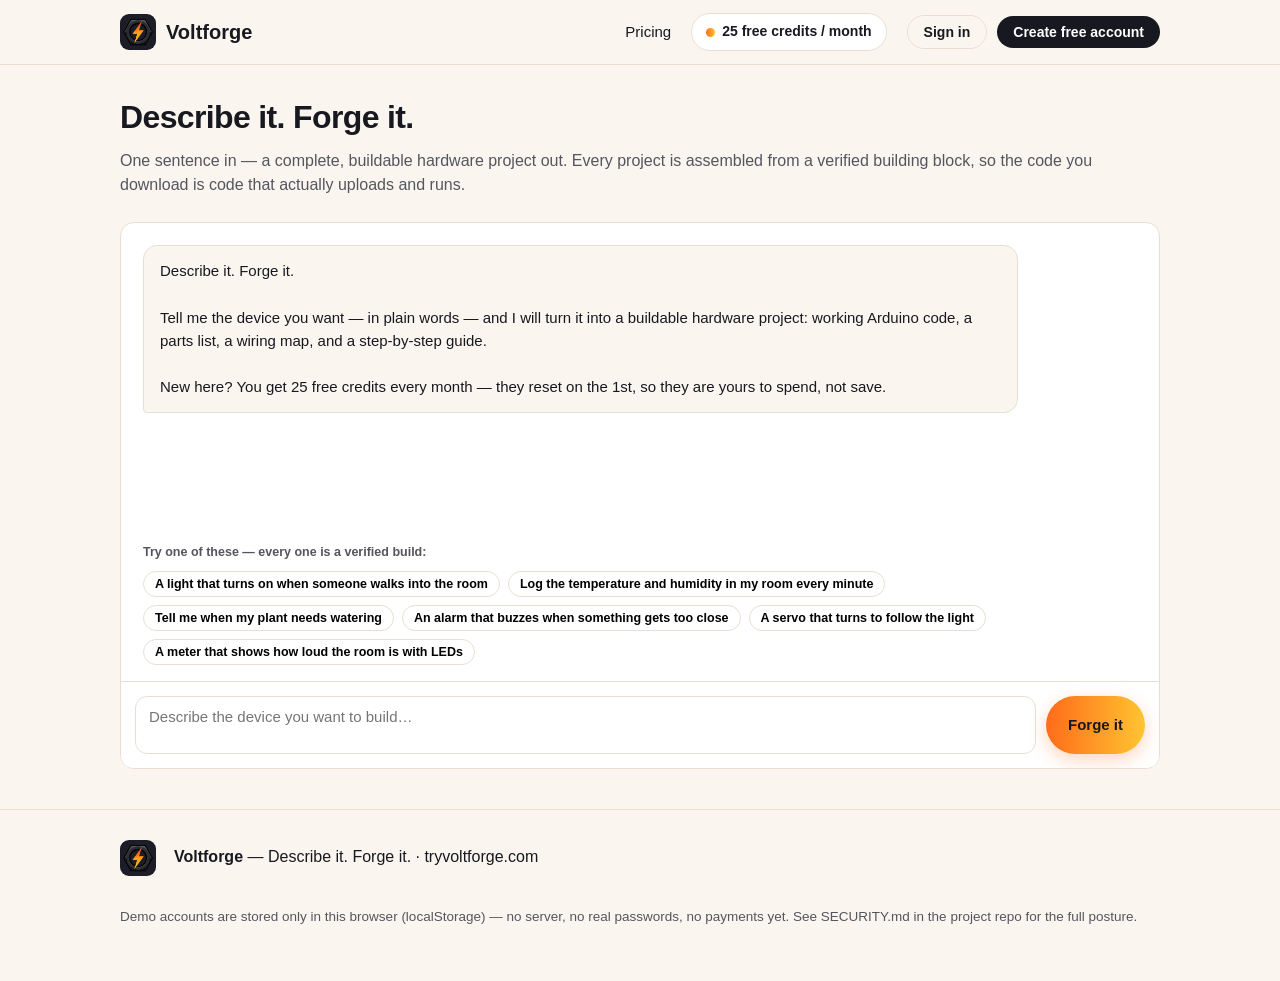
==== builder.html @ 74507003 "Voltforge v1 — frozen, finished-feeling core Landing (one promise + real sample project + pricing), " ====
<!DOCTYPE html>
<html lang="en">
<head>
<meta charset="utf-8">
<meta name="viewport" content="width=device-width, initial-scale=1">
<meta http-equiv="Content-Security-Policy" content="default-src 'self'; script-src 'self'; style-src 'self' https://fonts.googleapis.com; font-src 'self' https://fonts.gstatic.com; img-src 'self' data:; connect-src 'none'; object-src 'none'; base-uri 'self'; form-action 'self'">
<meta name="referrer" content="strict-origin-when-cross-origin">
<meta name="description" content="Voltforge builder — describe a device in plain words, get a buildable Arduino project: sketch, parts list, wiring map, and build guide.">
<title>Builder — Voltforge · Describe it. Forge it.</title>
<link rel="icon" type="image/png" href="favicon.png">
<link rel="preconnect" href="https://fonts.googleapis.com">
<link rel="preconnect" href="https://fonts.gstatic.com" crossorigin>
<link href="https://fonts.googleapis.com/css2?family=Inter:wght@400;500;600;700&family=Space+Grotesk:wght@500;700&display=swap" rel="stylesheet">
<link rel="stylesheet" href="css/styles.css">
</head>
<body>

<header class="site-header">
  <div class="wrap">
    <a class="brand-link" href="index.html">
      <img class="logo-icon" src="assets/icon-256.png" alt="Voltforge logo">
      <span class="brand-name">Voltforge</span>
    </a>
    <nav class="main-nav">
      <a href="index.html#pricing">Pricing</a>
      <span class="credit-pill" id="credit-pill"></span>
      <span class="account-bar" id="account-bar"></span>
    </nav>
  </div>
</header>

<main class="wrap">
  <div class="builder-head">
    <h1>Describe it. <span style="color:#FF6B1A">Forge it.</span></h1>
    <p>One sentence in — a complete, buildable hardware project out. Every project is assembled from a verified building block, so the code you download is code that actually uploads and runs.</p>
  </div>

  <div class="chat-shell">
    <div class="chat-log" id="chat-log"></div>
    <div class="examples" id="examples"></div>
    <form class="chat-form" id="chat-form">
      <textarea id="prompt-input" maxlength="300" placeholder="Describe the device you want to build…" aria-label="Describe the device you want to build"></textarea>
      <button class="btn btn-primary" type="submit">Forge it</button>
    </form>
  </div>
</main>

<footer class="site-footer">
  <div class="wrap">
    <img class="logo-icon" src="assets/icon-256.png" alt="">
    <span><strong>Voltforge</strong> — Describe it. Forge it. · tryvoltforge.com</span>
    <p class="small">Demo accounts are stored only in this browser (localStorage) — no server, no real passwords, no payments yet. See SECURITY.md in the project repo for the full posture.</p>
  </div>
</footer>

<!-- auth modal -->
<div class="modal-backdrop" id="auth-modal" role="dialog" aria-modal="true" aria-labelledby="auth-title">
  <div class="modal">
    <h2 id="auth-title">Create your free account</h2>
    <p class="sub">25 credits every month. They reset on the 1st — an allowance, not a bucket that runs dry.</p>
    <div class="demo-note">Demo account: stored only in this browser. Please don't reuse a password from anywhere real.</div>
    <form id="auth-form">
      <div class="field" id="auth-name-field">
        <label for="auth-name">Your name</label>
        <input class="text-input" id="auth-name" type="text" maxlength="40" autocomplete="name">
      </div>
      <div class="field">
        <label for="auth-email">Email</label>
        <input class="text-input" id="auth-email" type="email" maxlength="120" autocomplete="email" required>
      </div>
      <div class="field">
        <label for="auth-password">Password</label>
        <input class="text-input" id="auth-password" type="password" maxlength="128" autocomplete="current-password" required>
      </div>
      <div class="error" id="auth-error"></div>
      <button class="btn btn-primary" id="auth-submit" type="submit" style="width:100%">Create account — 25 free credits</button>
    </form>
    <p class="switch"><button id="auth-switch" type="button">Sign in instead</button></p>
    <button class="btn btn-ghost btn-small" id="auth-close" type="button">Close</button>
  </div>
</div>

<!-- upgrade modal -->
<div class="modal-backdrop" id="upgrade-modal" role="dialog" aria-modal="true" aria-labelledby="upgrade-title">
  <div class="modal wide">
    <h2 id="upgrade-title">Bigger forge, bigger pool</h2>
    <p class="sub">Paid plans are subscriptions with a monthly credit pool that resets on the 1st — the same model as Free, just bigger. Generation is 5 credits; each export is 1.</p>
    <div class="plans" id="upgrade-plans"></div>
    <p class="error" id="upgrade-note" style="color:#55555f"></p>
    <button class="btn btn-ghost btn-small" id="upgrade-close" type="button">Close</button>
  </div>
</div>

<script src="js/util.js"></script>
<script src="js/blocks.js"></script>
<script src="js/engine.js"></script>
<script src="js/account.js"></script>
<script src="js/app.js"></script>
</body>
</html>
---- css/styles.css ----
/* Voltforge — brand stylesheet.
   Palette (brand kit): Forge Ink #181820 · Spark Orange #FF6B1A ·
   Volt Yellow #FFC531 · Forge Paper #FAF6EF · Card white #FFFFFF.
   Display: Space Grotesk. Body: Inter. */

:root {
  --ink: #181820;
  --ink-soft: #55555f;
  --spark: #FF6B1A;
  --volt: #FFC531;
  --paper: #FAF6EF;
  --card: #FFFFFF;
  --line: #e7e0d2;
  --grad: linear-gradient(92deg, #FF6B1A 0%, #FFC531 100%);
  --radius: 14px;
  --display: 'Space Grotesk', 'Helvetica Neue', Arial, sans-serif;
  --body: 'Inter', -apple-system, 'Segoe UI', Roboto, sans-serif;
  --mono: ui-monospace, 'SF Mono', Menlo, Consolas, monospace;
}

* { box-sizing: border-box; }

html { scroll-behavior: smooth; }

body {
  margin: 0;
  font-family: var(--body);
  color: var(--ink);
  background: var(--paper);
  line-height: 1.55;
  -webkit-font-smoothing: antialiased;
}

h1, h2, h3, .display { font-family: var(--display); letter-spacing: -0.02em; }

a { color: var(--ink); }

.wrap { max-width: 1080px; margin: 0 auto; padding: 0 20px; }

/* ---------- header ---------- */
.site-header {
  position: sticky; top: 0; z-index: 40;
  background: rgba(250, 246, 239, 0.92);
  backdrop-filter: blur(8px);
  border-bottom: 1px solid var(--line);
}
.site-header .wrap {
  display: flex; align-items: center; gap: 22px; min-height: 64px;
}
.logo-lockup { height: 38px; width: auto; display: block; }
.logo-icon { height: 36px; width: 36px; border-radius: 9px; display: block; }
.brand-link { display: flex; align-items: center; gap: 10px; text-decoration: none; }
.brand-name { font-family: var(--display); font-weight: 700; font-size: 20px; }
.main-nav { display: flex; gap: 20px; margin-left: auto; align-items: center; }
.main-nav a { text-decoration: none; font-weight: 500; font-size: 15px; }
.main-nav a:hover { color: var(--spark); }

/* ---------- buttons ---------- */
.btn {
  display: inline-block; border: none; cursor: pointer; text-decoration: none;
  font-family: var(--body); font-weight: 600; font-size: 15px;
  padding: 12px 22px; border-radius: 999px; color: var(--ink);
  background: var(--card); border: 1px solid var(--line);
}
.btn-primary { background: var(--grad); border: none; color: var(--ink); box-shadow: 0 6px 18px rgba(255, 107, 26, 0.28); }
.btn-primary:hover { filter: brightness(1.05); }
.btn-dark { background: var(--ink); color: #fff; border: none; }
.btn-small { padding: 8px 16px; font-size: 14px; }
.btn[disabled] { opacity: 0.55; cursor: not-allowed; box-shadow: none; }
.btn-ghost { background: transparent; border: 1px solid var(--line); }

/* ---------- hero ---------- */
.hero { padding: 64px 0 30px; }
.hero-grid { display: grid; grid-template-columns: 1fr 1fr; gap: 44px; align-items: center; }
.hero h1 { font-size: 56px; line-height: 1.02; margin: 0 0 18px; }
.hero h1 .grad-text {
  background: var(--grad); -webkit-background-clip: text; background-clip: text; color: transparent;
}
.hero .promise { font-size: 19px; color: var(--ink-soft); margin: 0 0 28px; max-width: 46ch; }
.hero .cta-row { display: flex; gap: 14px; align-items: center; flex-wrap: wrap; }
.hero .fineprint { font-size: 13.5px; color: var(--ink-soft); margin-top: 14px; }

/* demo moment card */
.demo-card {
  background: var(--card); border: 1px solid var(--line); border-radius: var(--radius);
  padding: 20px; box-shadow: 0 18px 44px rgba(24, 24, 32, 0.10);
}
.demo-label { font-size: 12px; font-weight: 700; letter-spacing: 0.09em; text-transform: uppercase; color: var(--ink-soft); margin-bottom: 10px; }
.prompt-bubble {
  background: var(--paper); border: 1px solid var(--line); border-radius: 12px;
  padding: 12px 14px; font-size: 15.5px;
}
.demo-arrow { text-align: center; font-size: 22px; margin: 10px 0; color: var(--spark); font-weight: 700; }
.demo-result h3 { margin: 0 0 6px; font-size: 20px; }
.demo-result .sub { color: var(--ink-soft); font-size: 14.5px; margin: 0 0 12px; }
.demo-result pre {
  background: var(--ink); color: #f5f1e8; border-radius: 10px; padding: 14px;
  font-family: var(--mono); font-size: 12px; line-height: 1.5; overflow-x: auto; margin: 0 0 12px;
  max-height: 240px; overflow-y: auto;
}
.chip-row { display: flex; gap: 8px; flex-wrap: wrap; }
.chip {
  font-size: 12.5px; font-weight: 600; background: var(--paper); border: 1px solid var(--line);
  border-radius: 999px; padding: 5px 11px;
}
.chip.hot { background: var(--grad); border: none; }

/* ---------- sections ---------- */
section.block { padding: 46px 0; }
section.block h2 { font-size: 32px; margin: 0 0 8px; }
section.block .lede { color: var(--ink-soft); font-size: 17px; margin: 0 0 26px; max-width: 62ch; }

.showcase {
  background: var(--card); border: 1px solid var(--line); border-radius: var(--radius);
  padding: 26px; display: grid; grid-template-columns: 1fr 1fr; gap: 28px;
}
.showcase h3 { margin-top: 0; font-size: 22px; }
.showcase table { width: 100%; border-collapse: collapse; font-size: 14px; }
.showcase th, .showcase td { text-align: left; padding: 6px 8px; border-bottom: 1px solid var(--line); vertical-align: top; }
.showcase th { font-family: var(--display); font-size: 13px; text-transform: uppercase; letter-spacing: 0.05em; color: var(--ink-soft); }
.showcase pre {
  background: var(--ink); color: #f5f1e8; border-radius: 10px; padding: 14px;
  font-family: var(--mono); font-size: 11.5px; line-height: 1.5; overflow: auto; max-height: 420px; margin: 0;
}

/* ---------- pricing ---------- */
.plans { display: grid; grid-template-columns: repeat(4, 1fr); gap: 16px; }
.plan {
  background: var(--card); border: 1px solid var(--line); border-radius: var(--radius);
  padding: 22px; display: flex; flex-direction: column; gap: 6px;
}
.plan.featured { border: 2px solid var(--spark); }
.plan .pname { font-family: var(--display); font-weight: 700; font-size: 18px; }
.plan .price { font-family: var(--display); font-size: 34px; font-weight: 700; }
.plan .price span { font-size: 15px; color: var(--ink-soft); font-weight: 500; }
.plan .credits { font-weight: 600; }
.plan p { color: var(--ink-soft); font-size: 14px; margin: 2px 0 12px; flex: 1; }
.plan .badge {
  align-self: flex-start; font-size: 11.5px; font-weight: 700; letter-spacing: 0.06em;
  text-transform: uppercase; background: var(--grad); border-radius: 999px; padding: 3px 10px;
}
.pricing-note { color: var(--ink-soft); font-size: 14.5px; margin-top: 18px; }

/* ---------- make it real teaser ---------- */
.teaser {
  background: var(--ink); color: #f5f1e8; border-radius: var(--radius);
  padding: 34px; display: flex; gap: 24px; align-items: center; flex-wrap: wrap;
}
.teaser h2 { color: #fff; margin: 0 0 6px; font-size: 28px; }
.teaser p { margin: 0; color: #c9c9d2; max-width: 58ch; }
.teaser .soon {
  margin-left: auto; font-family: var(--display); font-weight: 700; font-size: 14px;
  border: 1px solid var(--volt); color: var(--volt); border-radius: 999px; padding: 8px 16px;
  text-transform: uppercase; letter-spacing: 0.07em;
}

/* ---------- footer ---------- */
.site-footer { border-top: 1px solid var(--line); padding: 30px 0 40px; margin-top: 30px; }
.site-footer .wrap { display: flex; gap: 18px; align-items: center; flex-wrap: wrap; }
.site-footer .small { color: var(--ink-soft); font-size: 13.5px; width: 100%; }

/* ---------- builder ---------- */
.builder-head { padding: 28px 0 6px; }
.builder-head h1 { font-size: 32px; margin: 0 0 6px; }
.builder-head p { color: var(--ink-soft); margin: 0; }
.credit-pill {
  display: inline-flex; align-items: center; gap: 7px; font-weight: 700; font-size: 14px;
  background: var(--card); border: 1px solid var(--line); border-radius: 999px; padding: 7px 14px;
}
.credit-pill .dot { width: 9px; height: 9px; border-radius: 50%; background: var(--grad); }
.account-bar { display: flex; gap: 10px; align-items: center; margin-left: auto; }
.account-bar .who { font-size: 14px; color: var(--ink-soft); }

.chat-shell {
  background: var(--card); border: 1px solid var(--line); border-radius: var(--radius);
  margin: 18px 0 40px; display: flex; flex-direction: column; overflow: hidden;
}
.chat-log { padding: 22px; display: flex; flex-direction: column; gap: 16px; min-height: 320px; }
.msg { max-width: 88%; padding: 13px 16px; border-radius: 14px; font-size: 15px; white-space: pre-wrap; word-wrap: break-word; }
.msg.user { align-self: flex-end; background: var(--ink); color: #fff; border-bottom-right-radius: 4px; }
.msg.bot { align-self: flex-start; background: var(--paper); border: 1px solid var(--line); border-bottom-left-radius: 4px; }
.msg.bot strong { font-family: var(--display); }

.chat-form { border-top: 1px solid var(--line); padding: 14px; display: flex; gap: 10px; background: #fff; }
.chat-form textarea {
  flex: 1; resize: none; font-family: var(--body); font-size: 15px; padding: 11px 13px;
  border: 1px solid var(--line); border-radius: 12px; min-height: 46px; max-height: 120px;
}
.examples { padding: 0 22px 16px; display: flex; gap: 8px; flex-wrap: wrap; }
.examples .chip { cursor: pointer; background: #fff; }
.examples .chip:hover { border-color: var(--spark); color: var(--spark); }
.examples-label { width: 100%; font-size: 12.5px; color: var(--ink-soft); font-weight: 600; }

/* params + project cards (rendered inside chat) */
.card {
  align-self: stretch; max-width: 100%; background: #fff; border: 1px solid var(--line);
  border-radius: var(--radius); padding: 20px;
}
.card h3 { margin: 0 0 4px; font-size: 20px; }
.card .sub { color: var(--ink-soft); font-size: 14.5px; margin: 0 0 14px; }
.param-grid { display: grid; grid-template-columns: 1fr 1fr; gap: 12px 18px; margin-bottom: 6px; }
.param label { display: block; font-size: 13px; font-weight: 600; margin-bottom: 5px; }
.param .help { font-size: 12px; color: var(--ink-soft); margin-top: 4px; }
.param input[type="number"], .param select, .param input[type="text"], .text-input {
  width: 100%; padding: 9px 11px; border: 1px solid var(--line); border-radius: 9px;
  font-family: var(--body); font-size: 14.5px; background: #fff;
}
.param.bool { display: flex; gap: 9px; align-items: flex-start; }
.param.bool input { margin-top: 3px; }
.param.bool label { margin: 0; }
.card .actions { display: flex; gap: 10px; flex-wrap: wrap; margin-top: 14px; align-items: center; }
.cost-note { font-size: 13px; color: var(--ink-soft); }
.project-tabs { display: flex; gap: 8px; flex-wrap: wrap; margin: 12px 0; }
.project-tabs .chip { cursor: pointer; background: var(--paper); }
.project-tabs .chip.active { background: var(--ink); color: #fff; border-color: var(--ink); }
.project-pane pre {
  background: var(--ink); color: #f5f1e8; border-radius: 10px; padding: 14px;
  font-family: var(--mono); font-size: 12px; line-height: 1.55; overflow: auto; max-height: 430px; margin: 0;
}
.project-pane table { width: 100%; border-collapse: collapse; font-size: 14px; }
.project-pane th, .project-pane td { text-align: left; padding: 6px 8px; border-bottom: 1px solid var(--line); vertical-align: top; }
.project-pane ol { margin: 6px 0; padding-left: 20px; }
.project-pane li { margin-bottom: 6px; font-size: 14.5px; }

/* ---------- modals ---------- */
.modal-backdrop {
  position: fixed; inset: 0; background: rgba(24, 24, 32, 0.55);
  display: none; align-items: center; justify-content: center; z-index: 80; padding: 18px;
}
.modal-backdrop.open { display: flex; }
.modal {
  background: #fff; border-radius: var(--radius); max-width: 430px; width: 100%;
  padding: 26px; max-height: 88vh; overflow-y: auto;
}
.modal.wide { max-width: 760px; }
.modal h2 { margin: 0 0 6px; font-size: 24px; }
.modal .sub { color: var(--ink-soft); font-size: 14.5px; margin: 0 0 16px; }
.modal .field { margin-bottom: 13px; }
.modal .field label { display: block; font-size: 13px; font-weight: 600; margin-bottom: 5px; }
.modal .error { color: #b3261e; font-size: 14px; min-height: 20px; margin: 8px 0; }
.modal .switch { font-size: 14px; color: var(--ink-soft); margin-top: 14px; }
.modal .switch button { background: none; border: none; color: var(--spark); font-weight: 700; cursor: pointer; font-size: 14px; padding: 0; }
.modal .plans { grid-template-columns: repeat(2, 1fr); }
.demo-note {
  background: var(--paper); border: 1px dashed var(--spark); border-radius: 10px;
  padding: 10px 13px; font-size: 13px; color: var(--ink-soft); margin-bottom: 14px;
}

/* ---------- responsive ---------- */
@media (max-width: 900px) {
  .hero-grid, .showcase { grid-template-columns: 1fr; }
  .plans { grid-template-columns: repeat(2, 1fr); }
  .hero h1 { font-size: 42px; }
  .param-grid { grid-template-columns: 1fr; }
  .msg { max-width: 96%; }
}
@media (max-width: 560px) {
  .plans, .modal .plans { grid-template-columns: 1fr; }
  .main-nav a:not(.btn) { display: none; }
}
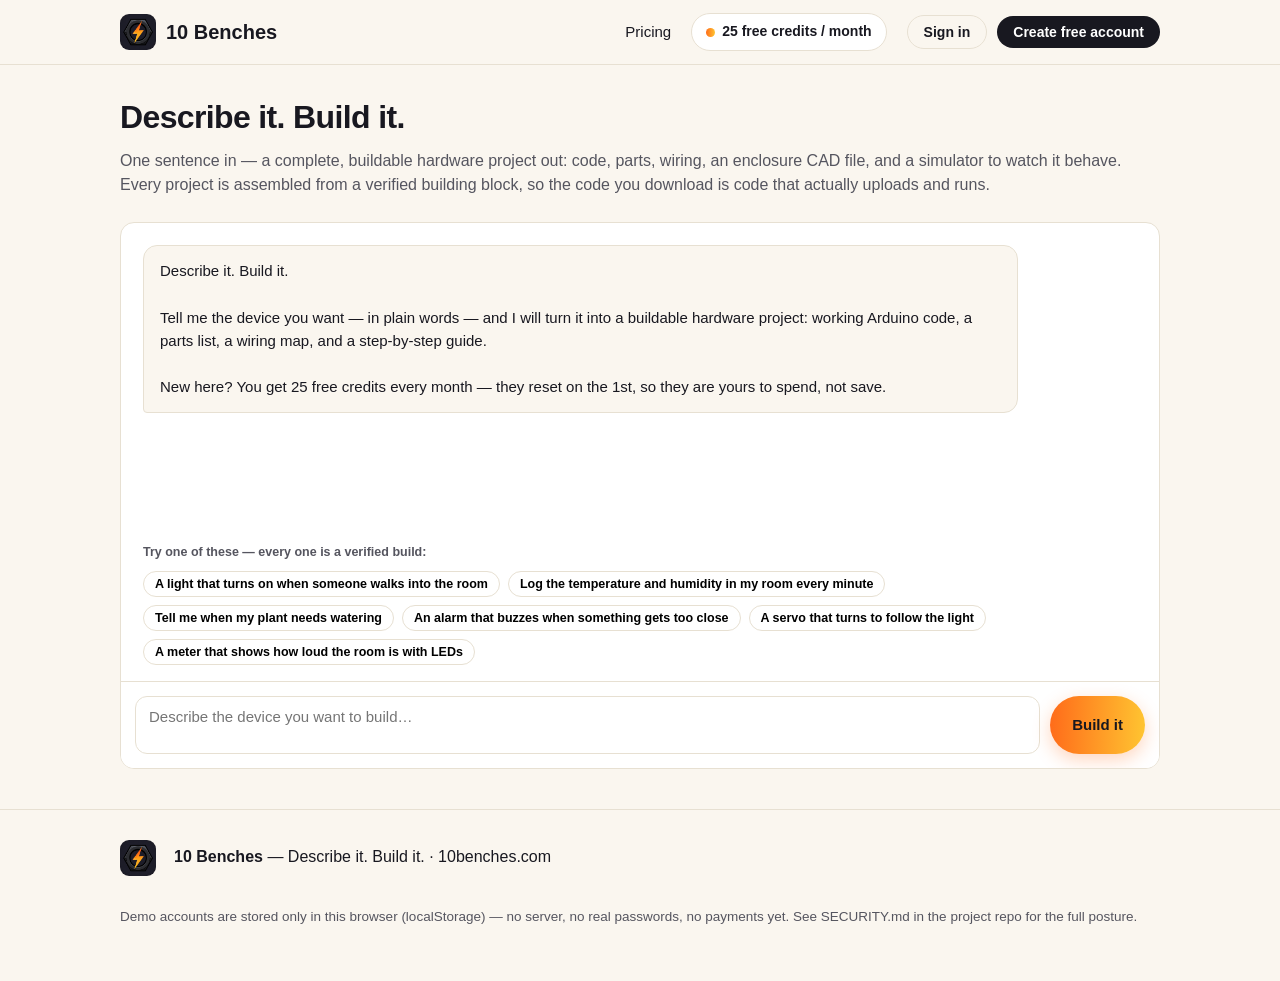
==== commit 31ef1e0a: "10 Benches: rebrand, CAD + wiring exports, simulator, full test pass (199/199)" ====
--- a/builder.html
+++ b/builder.html
@@ -5,8 +5,8 @@
 <meta name="viewport" content="width=device-width, initial-scale=1">
 <meta http-equiv="Content-Security-Policy" content="default-src 'self'; script-src 'self'; style-src 'self' https://fonts.googleapis.com; font-src 'self' https://fonts.gstatic.com; img-src 'self' data:; connect-src 'none'; object-src 'none'; base-uri 'self'; form-action 'self'">
 <meta name="referrer" content="strict-origin-when-cross-origin">
-<meta name="description" content="Voltforge builder — describe a device in plain words, get a buildable Arduino project: sketch, parts list, wiring map, and build guide.">
-<title>Builder — Voltforge · Describe it. Forge it.</title>
+<meta name="description" content="10 Benches builder — describe a device in plain words, get a buildable Arduino project: sketch, parts list, wiring map, and build guide.">
+<title>Builder — 10 Benches · Describe it. Build it.</title>
 <link rel="icon" type="image/png" href="favicon.png">
 <link rel="preconnect" href="https://fonts.googleapis.com">
 <link rel="preconnect" href="https://fonts.gstatic.com" crossorigin>
@@ -18,8 +18,8 @@
 <header class="site-header">
   <div class="wrap">
     <a class="brand-link" href="index.html">
-      <img class="logo-icon" src="assets/icon-256.png" alt="Voltforge logo">
-      <span class="brand-name">Voltforge</span>
+      <img class="logo-icon" src="assets/icon-256.png" alt="10 Benches logo">
+      <span class="brand-name">10 Benches</span>
     </a>
     <nav class="main-nav">
       <a href="index.html#pricing">Pricing</a>
@@ -31,8 +31,8 @@
 
 <main class="wrap">
   <div class="builder-head">
-    <h1>Describe it. <span style="color:#FF6B1A">Forge it.</span></h1>
-    <p>One sentence in — a complete, buildable hardware project out. Every project is assembled from a verified building block, so the code you download is code that actually uploads and runs.</p>
+    <h1>Describe it. <span style="color:#FF6B1A">Build it.</span></h1>
+    <p>One sentence in — a complete, buildable hardware project out: code, parts, wiring, an enclosure CAD file, and a simulator to watch it behave. Every project is assembled from a verified building block, so the code you download is code that actually uploads and runs.</p>
   </div>
 
   <div class="chat-shell">
@@ -40,7 +40,7 @@
     <div class="examples" id="examples"></div>
     <form class="chat-form" id="chat-form">
       <textarea id="prompt-input" maxlength="300" placeholder="Describe the device you want to build…" aria-label="Describe the device you want to build"></textarea>
-      <button class="btn btn-primary" type="submit">Forge it</button>
+      <button class="btn btn-primary" type="submit">Build it</button>
     </form>
   </div>
 </main>
@@ -48,7 +48,7 @@
 <footer class="site-footer">
   <div class="wrap">
     <img class="logo-icon" src="assets/icon-256.png" alt="">
-    <span><strong>Voltforge</strong> — Describe it. Forge it. · tryvoltforge.com</span>
+    <span><strong>10 Benches</strong> — Describe it. Build it. · 10benches.com</span>
     <p class="small">Demo accounts are stored only in this browser (localStorage) — no server, no real passwords, no payments yet. See SECURITY.md in the project repo for the full posture.</p>
   </div>
 </footer>
@@ -83,7 +83,7 @@
 <!-- upgrade modal -->
 <div class="modal-backdrop" id="upgrade-modal" role="dialog" aria-modal="true" aria-labelledby="upgrade-title">
   <div class="modal wide">
-    <h2 id="upgrade-title">Bigger forge, bigger pool</h2>
+    <h2 id="upgrade-title">Bigger bench, bigger pool</h2>
     <p class="sub">Paid plans are subscriptions with a monthly credit pool that resets on the 1st — the same model as Free, just bigger. Generation is 5 credits; each export is 1.</p>
     <div class="plans" id="upgrade-plans"></div>
     <p class="error" id="upgrade-note" style="color:#55555f"></p>
@@ -94,6 +94,7 @@
 <script src="js/util.js"></script>
 <script src="js/blocks.js"></script>
 <script src="js/engine.js"></script>
+<script src="js/sim.js"></script>
 <script src="js/account.js"></script>
 <script src="js/app.js"></script>
 </body>
--- a/css/styles.css
+++ b/css/styles.css
@@ -1,13 +1,13 @@
-/* Voltforge — brand stylesheet.
-   Palette (brand kit): Forge Ink #181820 · Spark Orange #FF6B1A ·
-   Volt Yellow #FFC531 · Forge Paper #FAF6EF · Card white #FFFFFF.
+/* 10 Benches — brand stylesheet.
+   Palette (brand kit): Bench Ink #181820 · Spark Orange #FF6B1A ·
+   Spark Yellow #FFC531 · Bench Paper #FAF6EF · Card white #FFFFFF.
    Display: Space Grotesk. Body: Inter. */
 
 :root {
   --ink: #181820;
   --ink-soft: #55555f;
   --spark: #FF6B1A;
-  --volt: #FFC531;
+  --yellow: #FFC531;
   --paper: #FAF6EF;
   --card: #FFFFFF;
   --line: #e7e0d2;
@@ -150,7 +150,7 @@
 .teaser p { margin: 0; color: #c9c9d2; max-width: 58ch; }
 .teaser .soon {
   margin-left: auto; font-family: var(--display); font-weight: 700; font-size: 14px;
-  border: 1px solid var(--volt); color: var(--volt); border-radius: 999px; padding: 8px 16px;
+  border: 1px solid var(--yellow); color: var(--yellow); border-radius: 999px; padding: 8px 16px;
   text-transform: uppercase; letter-spacing: 0.07em;
 }
 
@@ -246,12 +246,74 @@
   padding: 10px 13px; font-size: 13px; color: var(--ink-soft); margin-bottom: 14px;
 }
 
+/* ---------- simulator ---------- */
+.sim-panel h3 { margin: 0 0 4px; font-size: 20px; }
+.sim-panel h4 { margin: 0 0 10px; font-size: 14px; text-transform: uppercase; letter-spacing: 0.06em; color: var(--ink-soft); }
+.sim-note {
+  background: var(--paper); border: 1px dashed var(--spark); border-radius: 10px;
+  padding: 10px 13px; font-size: 13.5px; color: var(--ink-soft); margin: 0 0 10px;
+}
+.sim-controls { display: flex; gap: 14px; align-items: center; margin: 12px 0 16px; flex-wrap: wrap; }
+.sim-controls label { font-size: 13.5px; font-weight: 600; }
+.sim-controls select {
+  padding: 6px 9px; border: 1px solid var(--line); border-radius: 8px;
+  font-family: var(--body); font-size: 14px; background: #fff;
+}
+.sim-grid { display: grid; grid-template-columns: 1fr 1fr; gap: 22px; }
+.sim-input { margin-bottom: 13px; font-size: 14px; }
+.sim-input label { font-weight: 600; font-size: 13.5px; }
+.sim-input input[type="range"] { width: 100%; accent-color: var(--spark); display: block; margin: 6px 0 2px; }
+.sim-input input[type="checkbox"] { margin-right: 4px; }
+.sim-input-value { font-size: 12.5px; color: var(--ink-soft); font-weight: 700; }
+.sim-out-row { display: flex; gap: 10px; align-items: center; margin: 7px 0; font-size: 14.5px; flex-wrap: wrap; }
+.sim-out-label { color: var(--ink-soft); font-size: 13px; font-weight: 600; min-width: 118px; }
+.sim-led {
+  width: 17px; height: 17px; border-radius: 50%; background: #d9d3c3;
+  border: 1px solid var(--line); display: inline-block; flex: none;
+}
+.sim-led.on { background: var(--yellow); border-color: #d9a400; box-shadow: 0 0 12px 3px rgba(255, 197, 49, 0.65); }
+.sim-bar {
+  height: 14px; background: var(--paper); border: 1px solid var(--line);
+  border-radius: 999px; position: relative; overflow: hidden; margin: 8px 0 12px;
+}
+.sim-bar .fill { position: absolute; top: 0; bottom: 0; left: 0; background: var(--grad); }
+.sim-bar .marker { position: absolute; top: 0; bottom: 0; width: 3px; background: var(--ink); }
+.sim-scene { border-radius: 10px; border: 1px solid var(--line); padding: 16px; min-height: 96px; margin-bottom: 12px; }
+.sim-lamp {
+  width: 28px; height: 28px; border-radius: 50%; background: #cfc9ba;
+  border: 1px solid rgba(0, 0, 0, 0.25); margin-bottom: 10px;
+}
+.sim-lamp.on { background: var(--yellow); box-shadow: 0 0 30px 10px rgba(255, 197, 49, 0.8); }
+.sim-scene-text { color: #f5f1e8; font-size: 13.5px; font-weight: 600; text-shadow: 0 1px 3px rgba(0, 0, 0, 0.55); }
+.sim-log {
+  font-family: var(--mono); font-size: 12px; background: var(--ink); color: #f5f1e8;
+  border-radius: 10px; padding: 10px 12px; max-height: 148px; overflow-y: auto; line-height: 1.6;
+}
+.sim-graph { width: 100%; height: 64px; background: #fff; border: 1px solid var(--line); border-radius: 10px; margin-bottom: 10px; }
+.sim-track {
+  height: 20px; background: var(--paper); border: 1px solid var(--line);
+  border-radius: 999px; position: relative; margin: 8px 0 12px;
+}
+.sim-zone { position: absolute; top: 0; bottom: 0; left: 0; background: rgba(179, 38, 30, 0.30); border-radius: 999px 0 0 999px; }
+.sim-obj {
+  position: absolute; top: 2px; width: 14px; height: 14px; border-radius: 50%;
+  background: var(--ink); transform: translateX(-7px);
+}
+.sim-dial {
+  width: 132px; height: 70px; border: 1px solid var(--line); border-bottom: none;
+  border-radius: 132px 132px 0 0; background: var(--paper); position: relative; margin: 6px 0 12px;
+}
+.sim-arm {
+  position: absolute; left: 50%; bottom: 0; width: 5px; height: 56px; margin-left: -2.5px;
+  background: var(--spark); border-radius: 3px; transform-origin: 50% 100%;
+}
+
 /* ---------- responsive ---------- */
 @media (max-width: 900px) {
   .hero-grid, .showcase { grid-template-columns: 1fr; }
   .plans { grid-template-columns: repeat(2, 1fr); }
   .hero h1 { font-size: 42px; }
-  .param-grid { grid-template-columns: 1fr; }
+  .param-grid, .sim-grid { grid-template-columns: 1fr; }
   .msg { max-width: 96%; }
 }
 @media (max-width: 560px) {
